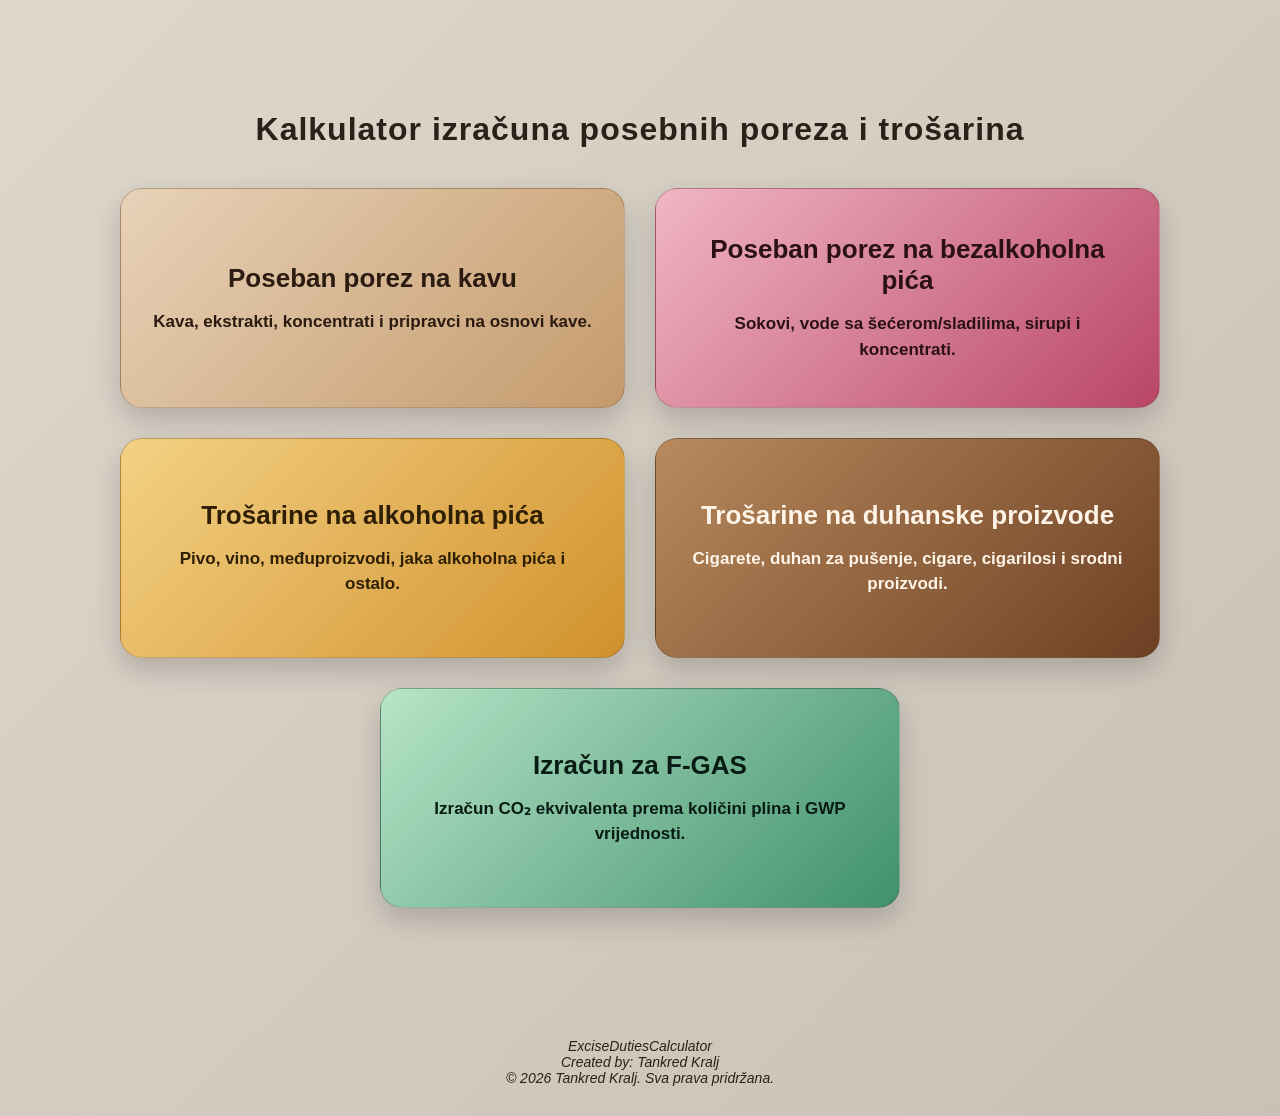
==== index.html @ 913d18fe "prestrukturiranje i f-gas" ====
<!DOCTYPE html>
<html lang="hr">

<head>
    <meta charset="UTF-8">
    <meta name="viewport" content="width=device-width, initial-scale=1.0">
    <title>Izračuni posebnih poreza</title>
    <link rel="stylesheet" href="css/style.css">
</head>

<body>

    <main class="home-container">
        <h1>Kalkulator izračuna posebnih poreza i trošarina</h1>

        <div class="card-wrapper">

            <a href="pages/coffee.html" class="home-card card-coffee">
                <h2>Poseban porez na kavu</h2>
                <p>Kava, ekstrakti, koncentrati i pripravci na osnovi kave.</p>
            </a>

            <a href="pages/drinks.html" class="home-card card-drinks">
                <h2>Poseban porez na bezalkoholna pića</h2>
                <p>Sokovi, vode sa šećerom/sladilima, sirupi i koncentrati.</p>
            </a>

            <a href="pages/alcohol.html" class="home-card card-alcohol">
                <h2>Trošarine na alkoholna pića</h2>
                <p>Pivo, vino, međuproizvodi, jaka alkoholna pića i ostalo.</p>
            </a>

            <a href="pages/tobacco.html" class="home-card card-tobacco">
                <h2>Trošarine na duhanske proizvode</h2>
                <p>Cigarete, duhan za pušenje, cigare, cigarilosi i srodni proizvodi.</p>
            </a>

            <a href="pages/fgas.html" class="home-card card-fgas">
                <h2>Izračun za F-GAS</h2>
                <p>Izračun CO₂ ekvivalenta prema količini plina i GWP vrijednosti.</p>
            </a>

        </div>
    </main>

    <footer class="page-footer">
        <em>ExciseDutiesCalculator</em><br>
        <em>Created by: Tankred Kralj</em><br>
        <em>© 2026 Tankred Kralj. Sva prava pridržana.</em>
    </footer>

</body>

</html>
---- css/style.css ----
* {
    box-sizing: border-box;
}

body {
    margin: 0;
    font-family: Arial, Helvetica, sans-serif;
    background: linear-gradient(135deg, #ded7cc, #c8c1b6);
    color: #2b2118;
}

.home-container {
    max-width: 1100px;
    margin: 60px auto;
    padding: 30px;
    text-align: center;
}

.home-container h1 {
    margin-bottom: 40px;
    color: #2b2118;
    letter-spacing: 1px;
}

.card-wrapper {
    display: grid;
    grid-template-columns: repeat(2, 1fr);
    gap: 30px;
}

.home-card {
    min-height: 220px;
    padding: 35px 30px;
    border-radius: 22px;
    text-decoration: none;
    color: #241914;
    border: 1px solid rgba(60, 40, 30, 0.25);
    box-shadow: 0 12px 28px rgba(0, 0, 0, 0.18);
    transition: transform 0.2s ease, box-shadow 0.2s ease;
    display: flex;
    flex-direction: column;
    justify-content: center;
}

.home-card:hover {
    transform: translateY(-6px);
    box-shadow: 0 18px 38px rgba(0, 0, 0, 0.25);
}

.home-card h2 {
    margin: 0 0 15px;
    font-size: 26px;
}

.home-card p {
    margin: 0;
    font-size: 17px;
    line-height: 1.5;
    font-weight: bold;
}

/* KAVA - macchiato / bijela kava */
.card-coffee {
    background: linear-gradient(135deg, #e8d2b8, #c49a6c);
    color: #2b1b10;
}

/* BEZALKOHOLNA PIĆA - višnja / sok */
.card-drinks {
    background: linear-gradient(135deg, #f0b6c3, #b94666);
    color: #2b1018;
}

/* ALKOHOLNA PIĆA - jantar / med / pivo */
.card-alcohol {
    background: linear-gradient(135deg, #f3d184, #d1912c);
    color: #2f1f05;
}

/* DUHAN - zemljano / tamni list */
.card-tobacco {
    background: linear-gradient(135deg, #b88a5d, #6d4024);
    color: #fff4e8;
}

.card-tobacco h2,
.card-tobacco p {
    color: #fff4e8;
}

/* F-GAS - zelene / ekološke nijanse */
.card-fgas {
    background: linear-gradient(135deg, #b7e4c7, #40916c);
    color: #081c15;
}

.card-fgas h2,
.card-fgas p {
    color: #081c15;
}

.card-fgas {
    grid-column: 1 / -1;
    max-width: 520px;
    width: 100%;
    margin: 0 auto;
}

.home-container {
    max-width: 1100px;
    margin: 60px auto 0;
    padding: 30px;
    text-align: center;
}

.page-footer {
    text-align: center;
    margin-top: 100px;
    margin-bottom: 30px;
    font-size: 14px;
    color: #2b2118;
}

@media (max-width: 800px) {
    .card-wrapper {
        grid-template-columns: 1fr;
    }

    .home-container {
        margin: 30px auto;
        padding: 20px;
    }

    .home-card {
        min-height: 180px;
    }
}
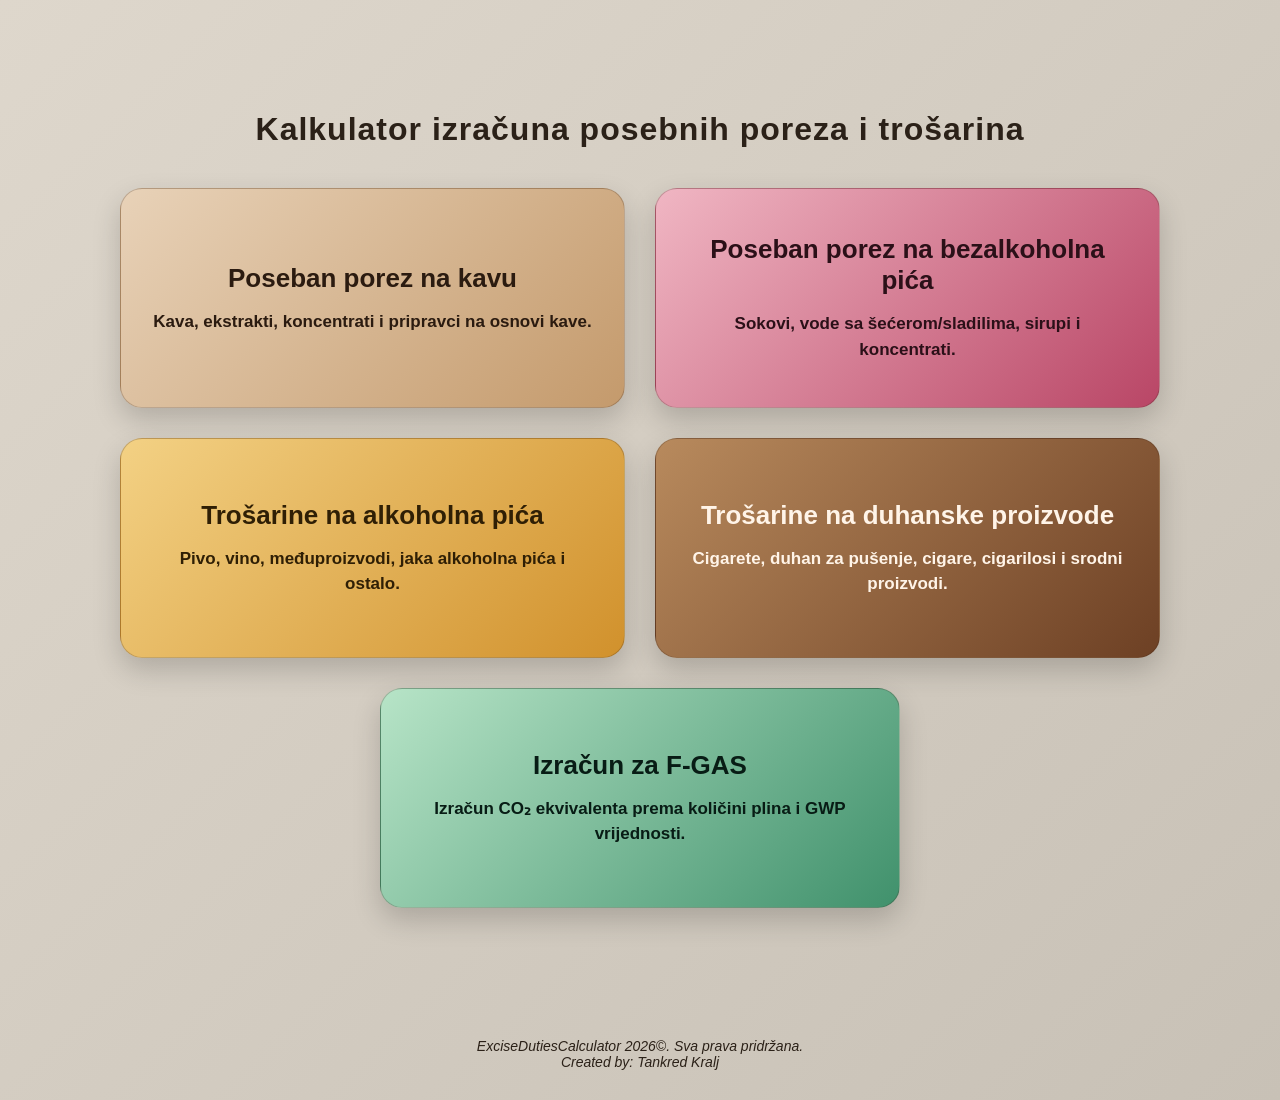
==== commit 9f89dac5: "footer" ====
--- a/index.html
+++ b/index.html
@@ -44,9 +44,8 @@
     </main>
 
     <footer class="page-footer">
-        <em>ExciseDutiesCalculator</em><br>
-        <em>Created by: Tankred Kralj</em><br>
-        <em>© 2026 Tankred Kralj. Sva prava pridržana.</em>
+        <em>ExciseDutiesCalculator 2026©. Sva prava pridržana.</em><br>
+        <em>Created by: Tankred Kralj</em><br>  
     </footer>
 
 </body>
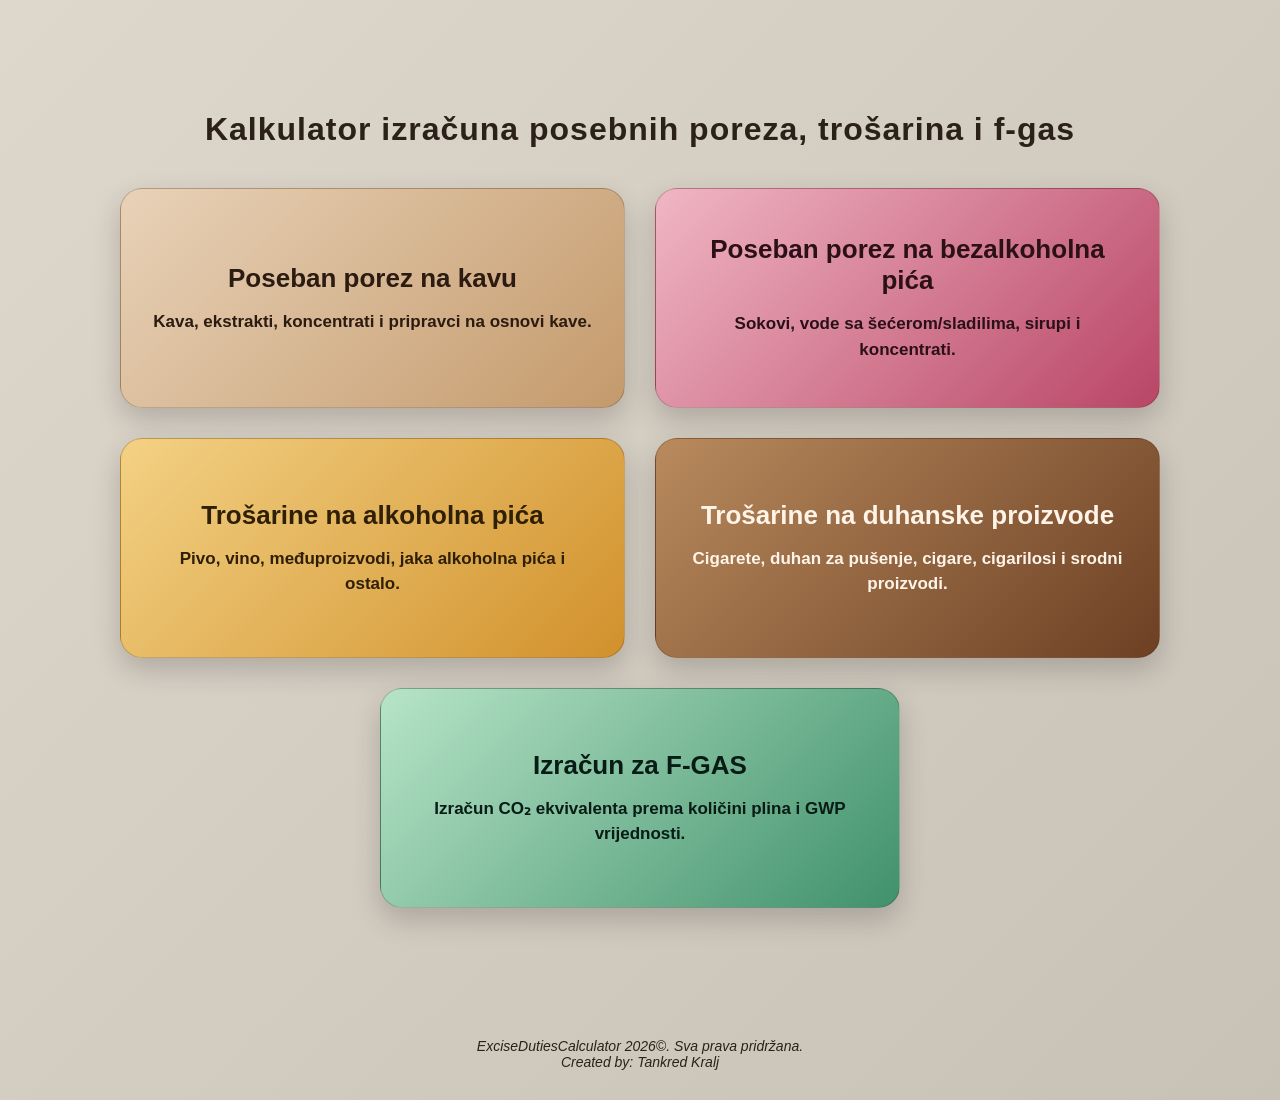
==== commit 72636ea6: "update" ====
--- a/index.html
+++ b/index.html
@@ -11,7 +11,7 @@
 <body>
 
     <main class="home-container">
-        <h1>Kalkulator izračuna posebnih poreza i trošarina</h1>
+        <h1>Kalkulator izračuna posebnih poreza, trošarina i f-gas</h1>
 
         <div class="card-wrapper">
 
--- a/css/style.css
+++ b/css/style.css
@@ -121,6 +121,12 @@
     color: #2b2118;
 }
 
+footer {
+    max-width: 850px;
+    margin: 0 auto;
+    text-align: center;
+}
+
 @media (max-width: 800px) {
     .card-wrapper {
         grid-template-columns: 1fr;
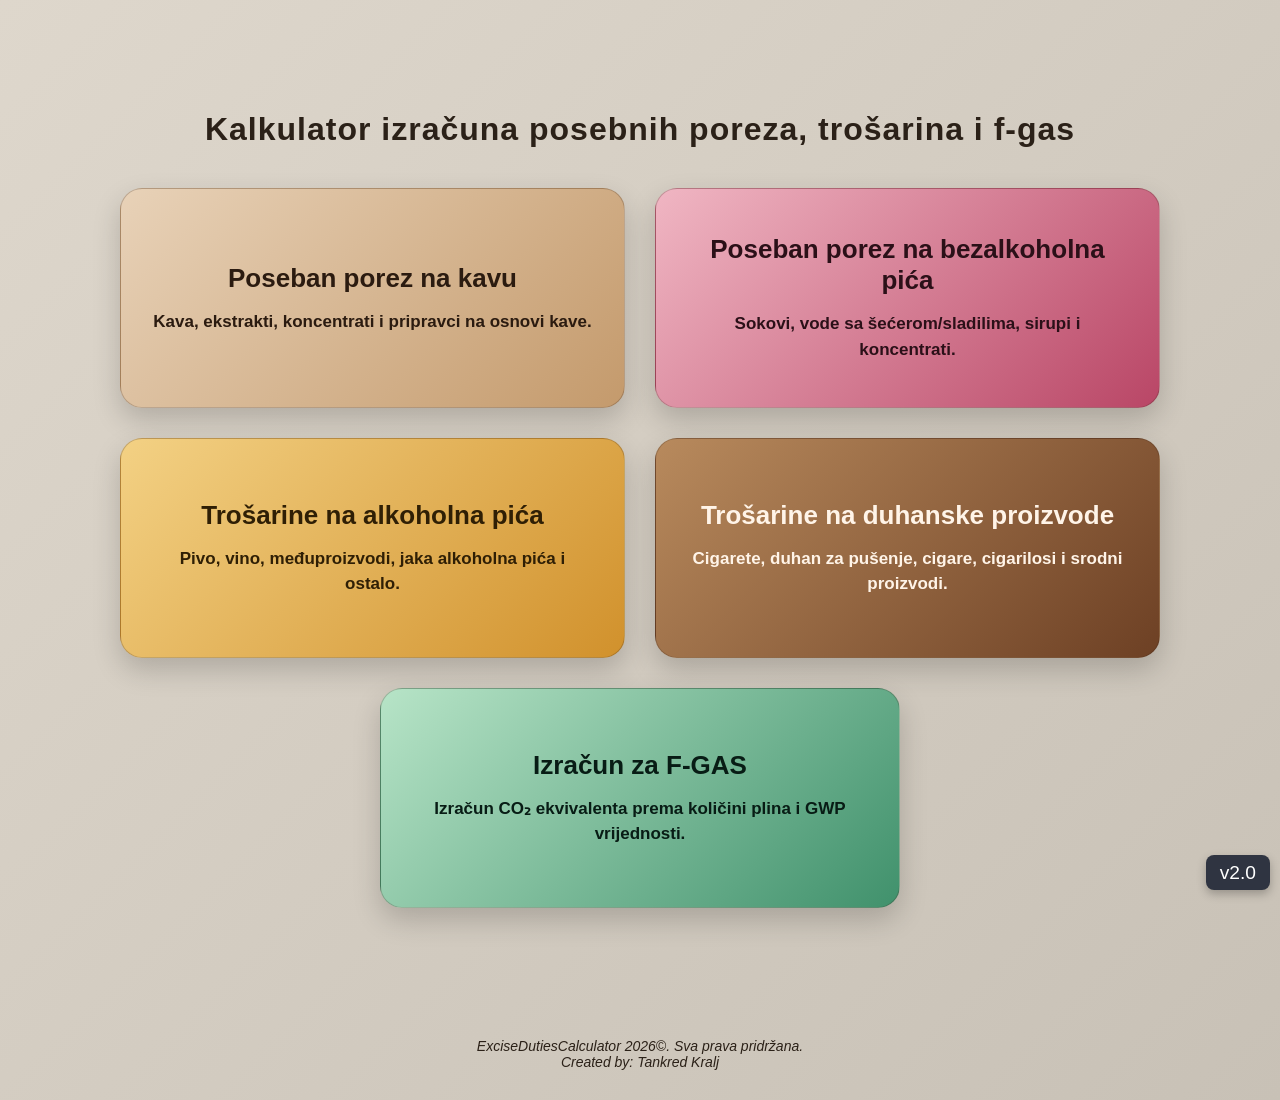
==== commit a6891fef: "Kompletne prepravke Izračuni prepravljeni da ne unosi korisnik, samo odabire; maknuti silni iznosi m" ====
--- a/index.html
+++ b/index.html
@@ -6,6 +6,8 @@
     <meta name="viewport" content="width=device-width, initial-scale=1.0">
     <title>Izračuni posebnih poreza</title>
     <link rel="stylesheet" href="css/style.css">
+    <link rel="shortcut icon" href="./assets/duty-free.png" type="image/png">
+    <script src="/js/utilities.js"></script>
 </head>
 
 <body>
@@ -45,9 +47,9 @@
 
     <footer class="page-footer">
         <em>ExciseDutiesCalculator 2026©. Sva prava pridržana.</em><br>
-        <em>Created by: Tankred Kralj</em><br>  
+        <em>Created by: Tankred Kralj</em><br>
     </footer>
-
+    <div class="version-badge">v2.0</div>
 </body>
 
 </html>
--- a/css/style.css
+++ b/css/style.css
@@ -127,6 +127,25 @@
     text-align: center;
 }
 
+.version-badge {
+    position: fixed;
+    right: 10px;
+    bottom: 10px;
+    z-index: 9999;
+
+    background: #2f3441;
+    color: #ffffff;
+
+    padding: 8px 14px;
+    border-radius: 8px;
+
+    font-size: 1.2rem;
+    font-weight: 500;
+    line-height: 1;
+
+    box-shadow: 0 4px 10px rgba(0, 0, 0, 0.25);
+}
+
 @media (max-width: 800px) {
     .card-wrapper {
         grid-template-columns: 1fr;
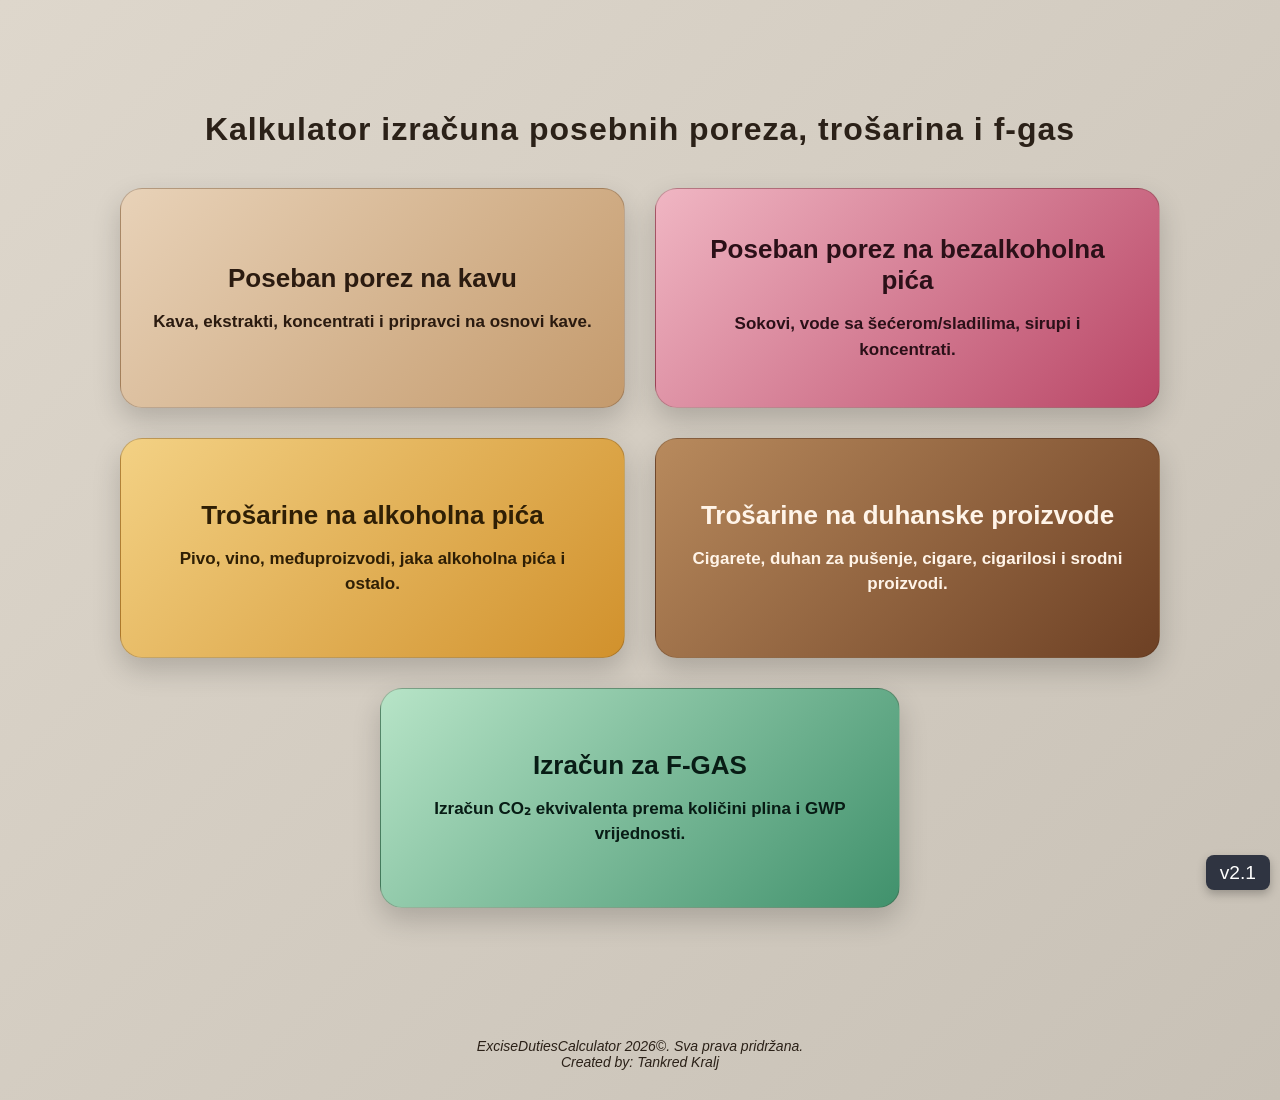
==== commit 7c590368: "Update index.html" ====
--- a/index.html
+++ b/index.html
@@ -49,7 +49,7 @@
         <em>ExciseDutiesCalculator 2026©. Sva prava pridržana.</em><br>
         <em>Created by: Tankred Kralj</em><br>
     </footer>
-    <div class="version-badge">v2.0</div>
+    <div class="version-badge">v2.1</div>
 </body>
 
 </html>
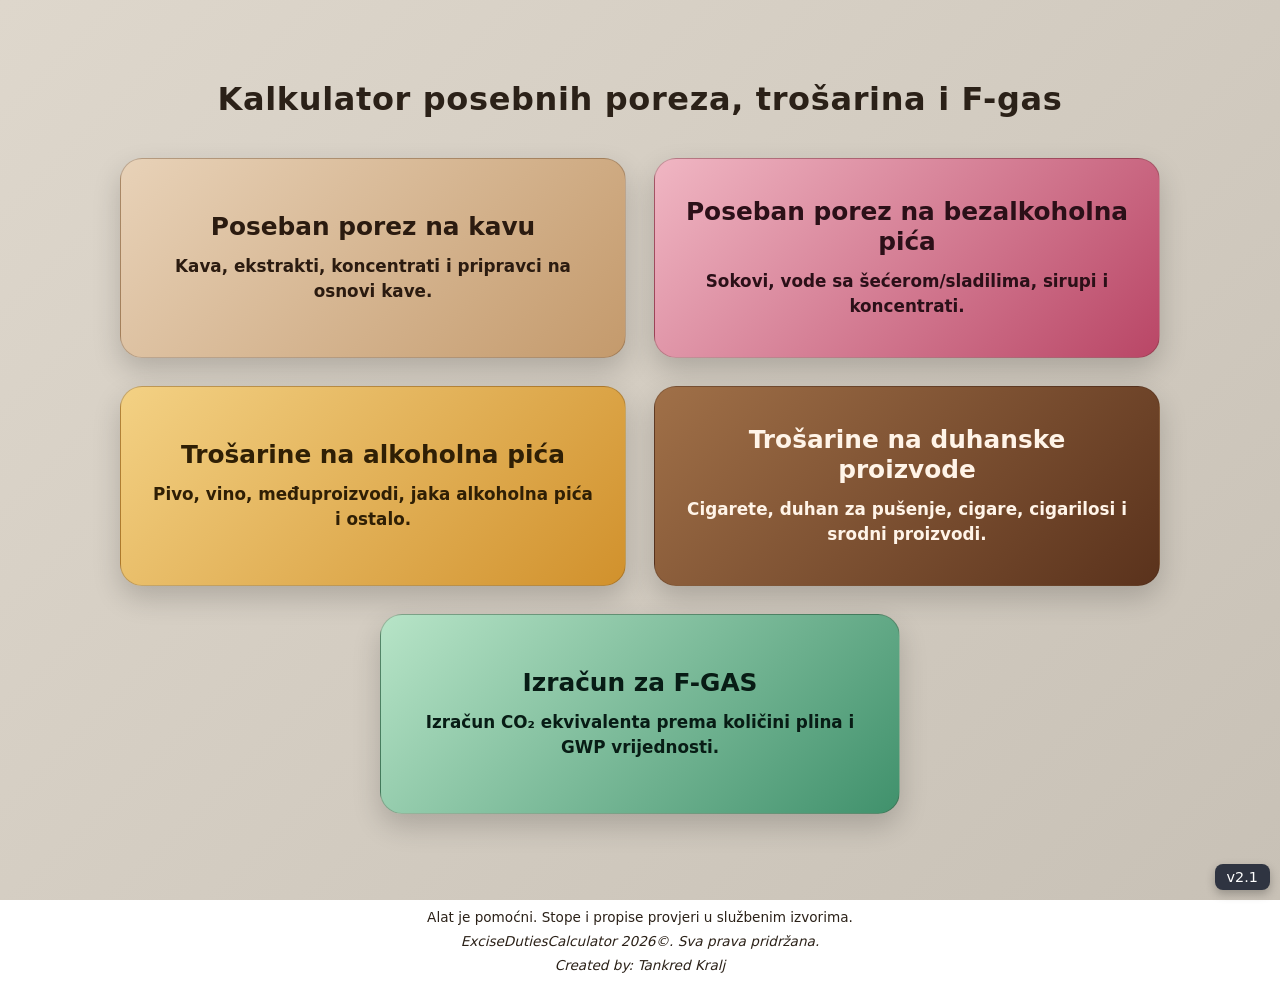
==== commit 853053e4: "Stabilnije i ljepše sučelje kalkulatora - validacija unosa: prazna/neispravna/negativna polja daju p" ====
--- a/index.html
+++ b/index.html
@@ -6,14 +6,13 @@
     <meta name="viewport" content="width=device-width, initial-scale=1.0">
     <title>Izračuni posebnih poreza</title>
     <link rel="stylesheet" href="css/style.css">
-    <link rel="shortcut icon" href="./assets/duty-free.png" type="image/png">
-    <script src="/js/utilities.js"></script>
+    <link rel="icon" href="./assets/duty-free.png" type="image/png">
 </head>
 
 <body>
 
     <main class="home-container">
-        <h1>Kalkulator izračuna posebnih poreza, trošarina i f-gas</h1>
+        <h1>Kalkulator posebnih poreza, trošarina i F-gas</h1>
 
         <div class="card-wrapper">
 
@@ -46,8 +45,9 @@
     </main>
 
     <footer class="page-footer">
-        <em>ExciseDutiesCalculator 2026©. Sva prava pridržana.</em><br>
-        <em>Created by: Tankred Kralj</em><br>
+        <p>Alat je pomoćni. Stope i propise provjeri u službenim izvorima.</p>
+        <p><em>ExciseDutiesCalculator 2026©. Sva prava pridržana.</em></p>
+        <p><em>Created by: Tankred Kralj</em></p>
     </footer>
     <div class="version-badge">v2.1</div>
 </body>
--- a/css/style.css
+++ b/css/style.css
@@ -4,59 +4,76 @@
 
 body {
     margin: 0;
-    font-family: Arial, Helvetica, sans-serif;
-    background: linear-gradient(135deg, #ded7cc, #c8c1b6);
+    min-height: 100vh;
+    display: flex;
+    flex-direction: column;
+    font-family: system-ui, -apple-system, "Segoe UI", Roboto, Arial, sans-serif;
+    line-height: 1.45;
+    background: linear-gradient(135deg, #ded7cc, #c8c1b6) fixed;
     color: #2b2118;
+}
+
+main {
+    flex: 1;
 }
 
 .home-container {
     max-width: 1100px;
-    margin: 60px auto;
+    margin: 50px auto 0;
     padding: 30px;
     text-align: center;
 }
 
 .home-container h1 {
-    margin-bottom: 40px;
+    margin: 0 0 40px;
+    font-size: 2rem;
+    line-height: 1.2;
+    letter-spacing: 0.02em;
     color: #2b2118;
-    letter-spacing: 1px;
 }
 
 .card-wrapper {
     display: grid;
     grid-template-columns: repeat(2, 1fr);
-    gap: 30px;
+    gap: 28px;
 }
 
 .home-card {
-    min-height: 220px;
-    padding: 35px 30px;
-    border-radius: 22px;
+    min-height: 200px;
+    padding: 32px 30px;
+    display: flex;
+    flex-direction: column;
+    justify-content: center;
     text-decoration: none;
     color: #241914;
     border: 1px solid rgba(60, 40, 30, 0.25);
+    border-radius: 22px;
     box-shadow: 0 12px 28px rgba(0, 0, 0, 0.18);
     transition: transform 0.2s ease, box-shadow 0.2s ease;
-    display: flex;
-    flex-direction: column;
-    justify-content: center;
 }
 
-.home-card:hover {
+.home-card:hover,
+.home-card:focus-visible {
     transform: translateY(-6px);
     box-shadow: 0 18px 38px rgba(0, 0, 0, 0.25);
 }
 
+.home-card:focus-visible {
+    outline: 3px solid #2b2118;
+    outline-offset: 3px;
+}
+
 .home-card h2 {
-    margin: 0 0 15px;
-    font-size: 26px;
+    margin: 0 0 12px;
+    font-size: 1.55rem;
+    line-height: 1.2;
 }
 
 .home-card p {
     margin: 0;
-    font-size: 17px;
+    font-size: 1.05rem;
     line-height: 1.5;
-    font-weight: bold;
+    font-weight: 600;
 }
 
 /* KAVA - macchiato / bijela kava */
@@ -79,52 +96,31 @@
 
 /* DUHAN - zemljano / tamni list */
 .card-tobacco {
-    background: linear-gradient(135deg, #b88a5d, #6d4024);
-    color: #fff4e8;
-}
-
-.card-tobacco h2,
-.card-tobacco p {
+    background: linear-gradient(135deg, #a07048, #5a321c);
     color: #fff4e8;
 }
 
 /* F-GAS - zelene / ekološke nijanse */
 .card-fgas {
+    grid-column: 1 / -1;
+    width: 100%;
+    max-width: 520px;
+    margin: 0 auto;
     background: linear-gradient(135deg, #b7e4c7, #40916c);
     color: #081c15;
 }
 
-.card-fgas h2,
-.card-fgas p {
-    color: #081c15;
-}
-
-.card-fgas {
-    grid-column: 1 / -1;
-    max-width: 520px;
-    width: 100%;
-    margin: 0 auto;
-}
-
-.home-container {
-    max-width: 1100px;
+.page-footer {
+    max-width: 850px;
     margin: 60px auto 0;
-    padding: 30px;
+    padding: 0 20px 28px;
     text-align: center;
-}
-
-.page-footer {
-    text-align: center;
-    margin-top: 100px;
-    margin-bottom: 30px;
-    font-size: 14px;
+    font-size: 0.85rem;
     color: #2b2118;
 }
 
-footer {
-    max-width: 850px;
-    margin: 0 auto;
-    text-align: center;
+.page-footer p {
+    margin: 4px 0;
 }
 
 .version-badge {
@@ -132,17 +128,13 @@
     right: 10px;
     bottom: 10px;
     z-index: 9999;
-
-    background: #2f3441;
-    color: #ffffff;
-
-    padding: 8px 14px;
-    border-radius: 8px;
-
-    font-size: 1.2rem;
+    padding: 6px 12px;
+    font-size: 0.9rem;
     font-weight: 500;
     line-height: 1;
-
+    color: #ffffff;
+    background: #2f3441;
+    border-radius: 8px;
     box-shadow: 0 4px 10px rgba(0, 0, 0, 0.25);
 }
 
@@ -152,11 +144,23 @@
     }
 
     .home-container {
-        margin: 30px auto;
-        padding: 20px;
+        margin: 24px auto 0;
+        padding: 16px;
+    }
+
+    .home-container h1 {
+        font-size: 1.5rem;
+        margin-bottom: 24px;
     }
 
     .home-card {
-        min-height: 180px;
+        min-height: 150px;
+        padding: 24px 20px;
     }
-}+}
+
+@media (prefers-reduced-motion: reduce) {
+    * {
+        transition: none !important;
+    }
+}
